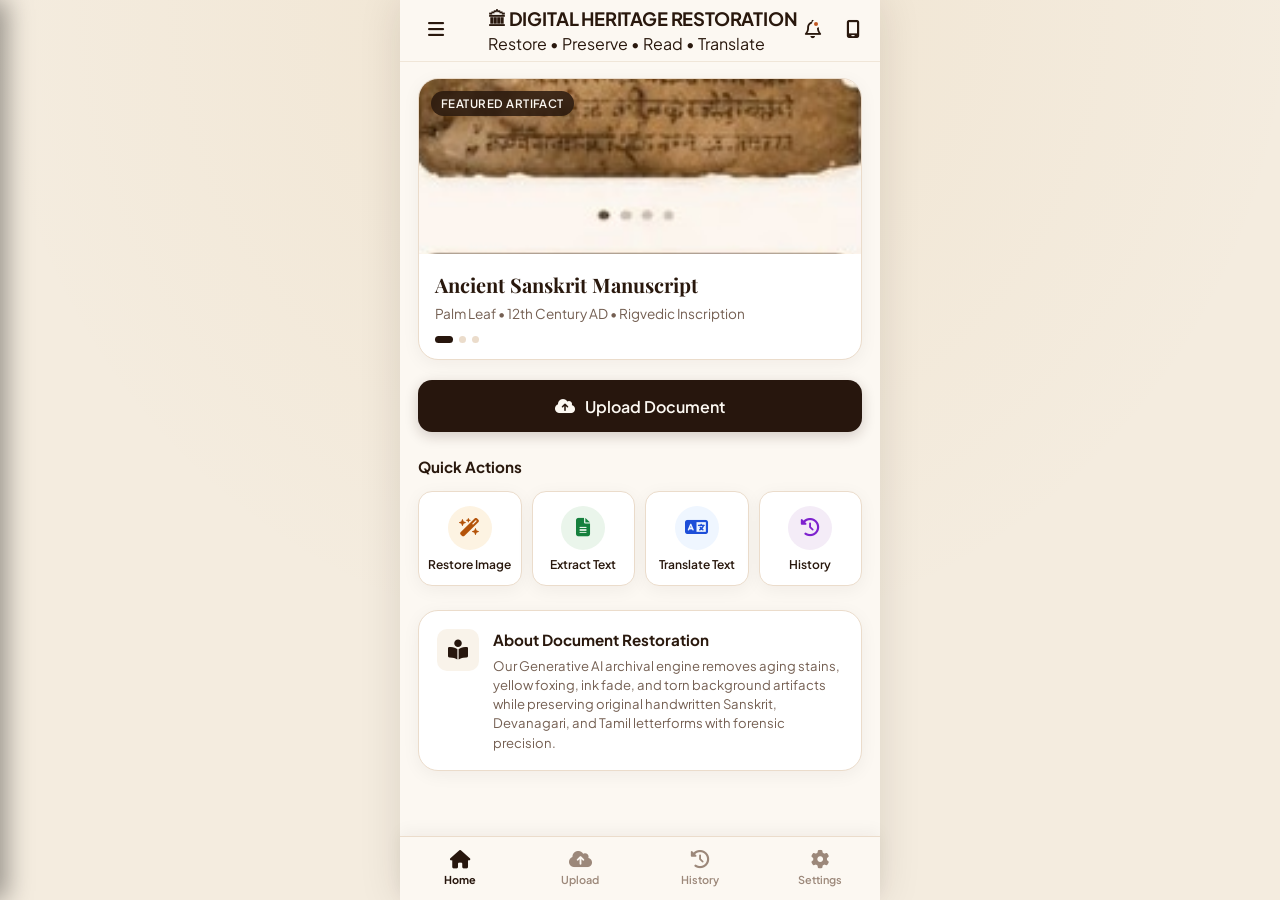
==== templates/index.html @ 541a6fc0 "Production release: Heritage Restoration Engine" ====
<!DOCTYPE html>
<html lang="en">
<head>
    <meta charset="UTF-8">
    <meta name="viewport" content="width=device-width, initial-scale=1.0">
    <title>Document Restoration | Digital Heritage AI</title>
    <!-- Fonts -->
    <link rel="preconnect" href="https://fonts.googleapis.com">
    <link rel="preconnect" href="https://fonts.gstatic.com" crossorigin>
    <link href="https://fonts.googleapis.com/css2?family=Plus+Jakarta+Sans:wght@300;400;500;600;700;800&family=Playfair+Display:ital,wght@0,600;0,700;1,400&family=Cinzel:wght@600;700&display=swap" rel="stylesheet">
    <!-- FontAwesome Icons -->
    <link rel="stylesheet" href="https://cdnjs.cloudflare.com/ajax/libs/font-awesome/6.4.0/css/all.min.css">
    <!-- Main Style -->
    <link rel="stylesheet" href="/static/css/style.css">
</head>
<body class="warm-parchment-theme">

    <!-- Application Shell Container -->
    <div class="app-shell" id="app-shell">

        <!-- SLIDE-OUT DRAWER MENU (Screen 7) -->
        <div class="drawer-overlay" id="drawer-overlay" onclick="closeDrawer()"></div>
        <aside class="app-drawer" id="app-drawer">
            <div class="drawer-header">
                <div class="drawer-user-info">
                    <div class="drawer-avatar">
                        <i class="fa-solid fa-scroll"></i>
                    </div>
                    <div class="drawer-meta">
                        <h3>Heritage Portal</h3>
                        <p>Document Restoration AI</p>
                    </div>
                </div>
                <button class="btn-drawer-close" onclick="closeDrawer()" title="Close menu">
                    <i class="fa-solid fa-xmark"></i>
                </button>
            </div>

            <nav class="drawer-nav">
                <a href="javascript:void(0)" class="drawer-link active" onclick="navigateTo('home'); closeDrawer();">
                    <i class="fa-solid fa-house"></i>
                    <span>Home</span>
                </a>
                <a href="javascript:void(0)" class="drawer-link" onclick="navigateTo('upload'); closeDrawer();">
                    <i class="fa-solid fa-cloud-arrow-up"></i>
                    <span>Upload Document</span>
                </a>
                <a href="javascript:void(0)" class="drawer-link" onclick="navigateTo('history'); closeDrawer();">
                    <i class="fa-solid fa-clock-rotate-left"></i>
                    <span>History</span>
                </a>
                <a href="javascript:void(0)" class="drawer-link" onclick="navigateTo('translate'); closeDrawer();">
                    <i class="fa-solid fa-language"></i>
                    <span>Text &amp; Translation</span>
                </a>
                <a href="javascript:void(0)" class="drawer-link" onclick="openGalleryModal(); closeDrawer();">
                    <i class="fa-solid fa-images"></i>
                    <span>Sample Gallery</span>
                </a>
                <a href="javascript:void(0)" class="drawer-link" onclick="navigateTo('settings'); closeDrawer();">
                    <i class="fa-solid fa-gear"></i>
                    <span>Settings</span>
                </a>
                <div class="drawer-divider"></div>
                <a href="javascript:void(0)" class="drawer-link" onclick="showHelpModal(); closeDrawer();">
                    <i class="fa-solid fa-circle-question"></i>
                    <span>Help &amp; Support</span>
                </a>
                <a href="javascript:void(0)" class="drawer-link" onclick="showAboutModal(); closeDrawer();">
                    <i class="fa-solid fa-circle-info"></i>
                    <span>About Us</span>
                </a>
                <a href="javascript:void(0)" class="drawer-link logout-link" onclick="clearSessionData(); closeDrawer();">
                    <i class="fa-solid fa-arrow-right-from-bracket"></i>
                    <span>Reset Workspace</span>
                </a>
            </nav>

            <div class="drawer-footer">
                <span>Version 1.0.0 (Production)</span>
            </div>
        </aside>

        <!-- TOP APP BAR -->
        <header class="app-topbar">
            <div class="topbar-left">
                <button class="topbar-btn" id="btn-open-drawer" onclick="openDrawer()" title="Open Navigation">
                    <i class="fa-solid fa-bars"></i>
                </button>
                <button class="topbar-btn back-btn" id="btn-topbar-back" onclick="navigateBack()" title="Back" style="display:none;">
                    <i class="fa-solid fa-chevron-left"></i>
                </button>
            </div>
            <div class="topbar-center">
                <h1 class="topbar-title" id="topbar-title">🏛 DIGITAL HERITAGE RESTORATION</h1>
                <p class="topbar-subtitle">Restore • Preserve • Read • Translate</p>
            </div>
            <div class="topbar-right">
                <button class="topbar-btn" id="btn-notification" onclick="toggleNotificationBadge()" title="Notifications">
                    <i class="fa-regular fa-bell"></i>
                    <span class="notification-dot" id="notification-dot"></span>
                </button>
                <button class="topbar-btn btn-device-toggle" id="btn-device-toggle" onclick="toggleLayoutMode()" title="Toggle View Mode">
                    <i class="fa-solid fa-mobile-screen"></i>
                </button>
            </div>
        </header>

        <!-- MAIN VIEW CONTAINER -->
        <main class="app-content-container">

            <!-- =========================================================
                 SCREEN 1: HOME VIEW
                 ========================================================= -->
            <section class="app-view active" id="view-home">
                
                <!-- Hero Manuscript Carousel Card -->
                <div class="hero-card-container">
                    <div class="hero-card">
                        <div class="hero-image-wrap">
                            <img src="/static/images/warm/hero_manuscript.png" alt="Ancient Sanskrit Manuscript" class="hero-img" id="hero-img">
                            <div class="hero-badge">Featured Artifact</div>
                        </div>
                        <div class="hero-card-info">
                            <h2 class="hero-card-title">Ancient Sanskrit Manuscript</h2>
                            <p class="hero-card-desc">Palm Leaf • 12th Century AD • Rigvedic Inscription</p>
                            <div class="carousel-dots">
                                <span class="dot active"></span>
                                <span class="dot"></span>
                                <span class="dot"></span>
                            </div>
                        </div>
                    </div>
                </div>

                <!-- Primary CTA Button -->
                <div class="primary-action-wrap">
                    <button class="btn-espresso-primary" onclick="navigateTo('upload')">
                        <i class="fa-solid fa-cloud-arrow-up"></i>
                        <span>Upload Document</span>
                    </button>
                </div>

                <!-- Quick Actions Grid -->
                <div class="section-block">
                    <h3 class="section-label">Quick Actions</h3>
                    <div class="quick-actions-grid">
                        <div class="quick-action-card" onclick="startQuickAction('restore')">
                            <div class="qa-icon-box qa-restore">
                                <i class="fa-solid fa-wand-magic-sparkles"></i>
                            </div>
                            <span class="qa-title">Restore Image</span>
                        </div>
                        <div class="quick-action-card" onclick="startQuickAction('ocr')">
                            <div class="qa-icon-box qa-ocr">
                                <i class="fa-solid fa-file-lines"></i>
                            </div>
                            <span class="qa-title">Extract Text</span>
                        </div>
                        <div class="quick-action-card" onclick="navigateTo('translate')">
                            <div class="qa-icon-box qa-translate">
                                <i class="fa-solid fa-language"></i>
                            </div>
                            <span class="qa-title">Translate Text</span>
                        </div>
                        <div class="quick-action-card" onclick="navigateTo('history')">
                            <div class="qa-icon-box qa-history">
                                <i class="fa-solid fa-clock-rotate-left"></i>
                            </div>
                            <span class="qa-title">History</span>
                        </div>
                    </div>
                </div>

                <!-- About Document Restoration Card -->
                <div class="about-card">
                    <div class="about-card-icon">
                        <i class="fa-solid fa-book-open-reader"></i>
                    </div>
                    <div class="about-card-content">
                        <h4 class="about-card-title">About Document Restoration</h4>
                        <p class="about-card-text">
                            Our Generative AI archival engine removes aging stains, yellow foxing, ink fade, and torn background artifacts while preserving original handwritten Sanskrit, Devanagari, and Tamil letterforms with forensic precision.
                        </p>
                    </div>
                </div>

            </section>

            <!-- =========================================================
                 SCREEN 2: UPLOAD DOCUMENT VIEW
                 ========================================================= -->
            <section class="app-view" id="view-upload">
                
                <!-- Drag & Drop Upload Zone -->
                <div class="upload-dropzone" id="upload-dropzone" onclick="triggerFileInput()">
                    <input type="file" id="file-input" accept="image/*" style="display:none;" onchange="handleFileSelected(event)">
                    <div class="dropzone-icon-circle">
                        <i class="fa-solid fa-cloud-arrow-up"></i>
                    </div>
                    <h3 class="dropzone-heading">Drag &amp; drop your document here</h3>
                    <p class="dropzone-sub">or <span class="browse-link">Browse Files</span></p>
                    <span class="dropzone-meta">Supports JPG, PNG, WEBP up to 25MB</span>
                    
                    <!-- Selected File Preview (hidden initially) -->
                    <div class="upload-preview-box" id="upload-preview-box" style="display:none;">
                        <img id="upload-preview-img" src="" alt="Selected Preview">
                        <div class="upload-preview-info">
                            <span id="upload-preview-name">filename.jpg</span>
                            <button type="button" class="btn-remove-preview" onclick="removeSelectedFile(event)">
                                <i class="fa-solid fa-xmark"></i>
                            </button>
                        </div>
                    </div>
                </div>

                <!-- Choose From Gallery / Preloaded Samples Button -->
                <div class="gallery-action-wrap">
                    <button class="btn-cream-outline" onclick="openGalleryModal()">
                        <i class="fa-solid fa-images"></i>
                        <span>Choose from Gallery / Samples</span>
                    </button>
                </div>

                <!-- Tips for Better Results Card -->
                <div class="tips-card">
                    <h4 class="tips-title">
                        <i class="fa-solid fa-circle-check tips-icon"></i>
                        Tips for better results
                    </h4>
                    <ul class="tips-list">
                        <li>
                            <i class="fa-solid fa-check tip-check"></i>
                            <span>Ensure good lighting and high resolution</span>
                        </li>
                        <li>
                            <i class="fa-solid fa-check tip-check"></i>
                            <span>Avoid shadows, folds, and camera glare</span>
                        </li>
                        <li>
                            <i class="fa-solid fa-check tip-check"></i>
                            <span>Keep document flat and text aligned horizontally</span>
                        </li>
                    </ul>
                </div>

                <!-- Settings Bar for Upload -->
                <div class="upload-options-card">
                    <div class="option-row">
                        <span class="option-label">Restoration Engine</span>
                        <select id="model-select" class="custom-select">
                            <option value="best" selected>Best Model (Auto-Selected)</option>
                            <option value="DnCNN">DnCNN (Archival Fast Leveling)</option>
                            <option value="U-Net">U-Net (Balanced Structural)</option>
                            <option value="Restormer">Restormer (Transformer)</option>
                            <option value="SwinIR">SwinIR (Hierarchical Vision)</option>
                            <option value="Pix2Pix">Pix2Pix GAN</option>
                        </select>
                    </div>
                    <div class="option-row">
                        <span class="option-label">Extract Inscribed Text (OCR)</span>
                        <label class="toggle-switch">
                            <input type="checkbox" id="chk-ocr" checked>
                            <span class="toggle-slider"></span>
                        </label>
                    </div>
                </div>

                <!-- Upload & Restore Primary Action Button -->
                <div class="upload-btn-wrap">
                    <button type="button" class="btn-espresso-primary btn-restore-hero" id="btn-start-restore" onclick="startRestorationProcess()">
                        <i class="fa-solid fa-wand-magic-sparkles"></i>
                        <span>RESTORE HERITAGE IMAGE</span>
                    </button>
                </div>

            </section>

            <!-- =========================================================
                 SCREEN 3: PROCESSING VIEW (With Animated Laser Beam)
                 ========================================================= -->
            <section class="app-view" id="view-processing">
                
                <div class="processing-header">
                    <h2 class="processing-title">Please wait while we restore your document...</h2>
                    <p class="processing-sub">AI neural models are analyzing ink strokes and removing paper degradation.</p>
                </div>

                <!-- Document with Glowing Laser Scanner Animation -->
                <div class="scanner-card-wrap">
                    <div class="scanner-card">
                        <img src="/static/images/warm/processing_manuscript.png" alt="Document Under Scan" class="scanner-manuscript-img" id="scanner-preview-img">
                        
                        <!-- Animated Laser Scanner Line -->
                        <div class="laser-scanner-line" id="laser-line">
                            <div class="laser-light-beam"></div>
                        </div>

                        <div class="scanner-overlay-badge">
                            <i class="fa-solid fa-microchip pulse-icon"></i>
                            <span id="scan-step-badge">Deep Neural Denoising</span>
                        </div>
                    </div>
                </div>

                <!-- Status Progress Checklist -->
                <div class="processing-checklist">
                    <div class="check-step done" id="step-1">
                        <div class="step-icon"><i class="fa-solid fa-circle-check"></i></div>
                        <span class="step-text">Preprocessing Document</span>
                    </div>
                    <div class="check-step in-progress" id="step-2">
                        <div class="step-icon"><i class="fa-solid fa-circle-notch fa-spin"></i></div>
                        <span class="step-text">Detecting Damage &amp; Foxing Stains</span>
                    </div>
                    <div class="check-step pending" id="step-3">
                        <div class="step-icon"><i class="fa-regular fa-circle"></i></div>
                        <span class="step-text">Restoring Image &amp; Leveling Illumination</span>
                    </div>
                    <div class="check-step pending" id="step-4">
                        <div class="step-icon"><i class="fa-regular fa-circle"></i></div>
                        <span class="step-text">Running Sanskrit / Devanagari OCR</span>
                    </div>
                    <div class="check-step pending" id="step-5">
                        <div class="step-icon"><i class="fa-regular fa-circle"></i></div>
                        <span class="step-text">Almost Done...</span>
                    </div>
                </div>

            </section>

            <!-- =========================================================
                 SCREEN 4: RESTORATION RESULT VIEW
                 ========================================================= -->
            <section class="app-view" id="view-result">
                
                <!-- Comparison Controls -->
                <div class="result-toggle-bar">
                    <div class="segmented-control">
                        <button class="seg-btn active" id="btn-tab-side" onclick="setResultDisplayMode('side')">Side-by-Side</button>
                        <button class="seg-btn" id="btn-tab-split" onclick="setResultDisplayMode('split')">Split Slider</button>
                        <button class="seg-btn" id="btn-tab-before" onclick="setResultDisplayMode('before')">Before</button>
                        <button class="seg-btn" id="btn-tab-after" onclick="setResultDisplayMode('after')">After</button>
                    </div>
                    <div class="result-actions-pills">
                        <button class="pill-btn" onclick="openComparisonModal()" title="Compare All 5 Models">
                            <i class="fa-solid fa-code-compare"></i> Compare Models
                        </button>
                        <button class="pill-btn" onclick="openFullscreenResult()" title="Fullscreen Zoom">
                            <i class="fa-solid fa-expand"></i> Fullscreen
                        </button>
                    </div>
                </div>

                <!-- SIDE-BY-SIDE BEFORE/AFTER CARDS (Section 3 Requirement) -->
                <div class="side-by-side-wrapper" id="side-by-side-view">
                    <div class="side-by-side-grid">
                        <!-- Original Degraded Image Card -->
                        <div class="heritage-image-card original-card">
                            <div class="card-header-badge-row">
                                <span class="badge-degraded"><i class="fa-solid fa-triangle-exclamation"></i> Original Degraded Image</span>
                                <span class="dim-badge" id="orig-dim-badge">Input</span>
                            </div>
                            <div class="heritage-img-wrap">
                                <img src="" alt="Original Degraded Image" id="side-orig-img" class="heritage-img" style="min-height:120px; background:#f0e8d8;">
                            </div>
                        </div>

                        <!-- Restored Image Card -->
                        <div class="heritage-image-card restored-card">
                            <div class="card-header-badge-row">
                                <span class="badge-restored"><i class="fa-solid fa-wand-magic-sparkles"></i> Restored Image</span>
                                <span class="model-badge" id="model-used-badge">Restormer (Best Model)</span>
                            </div>
                            <div class="heritage-img-wrap">
                                <img src="" alt="Restored Image" id="side-restored-img" class="heritage-img" style="min-height:120px; background:#f0e8d8;">
                            </div>
                            <!-- Quality Metrics Banner -->
                            <div class="metrics-banner" id="metrics-banner">
                                <i class="fa-solid fa-circle-info metrics-info-icon"></i>
                                <span id="metrics-banner-text">Reference image unavailable — quantitative metrics cannot be calculated.</span>
                            </div>
                        </div>
                    </div>
                </div>

                <!-- Single View Mode (Before or After) -->
                <div class="single-image-view" id="single-image-view" style="display:none;">
                    <img src="" alt="Restoration Output" id="result-main-img" class="result-img" style="min-height:120px;">
                    <span class="result-badge-floating" id="result-badge-floating">After (Restored)</span>
                </div>

                <!-- Split Comparison Slider Mode -->
                <div class="split-slider-view" id="split-slider-view" style="display:none;">
                    <div class="split-container" id="split-container">
                        <img src="" alt="Restored" class="split-img split-after" id="split-after-img">
                        <div class="split-before-wrap" id="split-before-wrap">
                            <img src="" alt="Damaged" class="split-img split-before" id="split-before-img">
                        </div>
                        <div class="split-handle" id="split-handle">
                            <div class="split-handle-line"></div>
                            <div class="split-handle-button">
                                <i class="fa-solid fa-arrows-left-right"></i>
                            </div>
                        </div>
                    </div>
                </div>

                <!-- Extracted Historical Text Card with [ Copy Text ] and [ Clear ] -->
                <div class="ocr-result-card">
                    <div class="ocr-card-header">
                        <div class="ocr-title-wrap">
                            <h4 class="ocr-card-title"><i class="fa-solid fa-scroll"></i> Extracted Historical Text</h4>
                            <span class="ocr-lang-badge" id="ocr-lang-badge">Sanskrit / Devanagari</span>
                        </div>
                        <span class="ocr-accuracy-badge"><i class="fa-solid fa-shield-check"></i> High Accuracy OCR</span>
                    </div>
                    <textarea class="ocr-text-box" id="ocr-text-content" rows="3" placeholder="Extracted text will appear here after restoration..."></textarea>
                    <div class="ocr-action-row">
                        <button class="btn-text-action" onclick="copyExtractedText()">
                            <i class="fa-regular fa-copy"></i>
                            <span id="copy-btn-text">Copy Text</span>
                        </button>
                        <button class="btn-text-action" onclick="clearExtractedText()">
                            <i class="fa-regular fa-trash-can"></i>
                            <span>Clear</span>
                        </button>
                    </div>
                </div>

                <!-- Translate Extracted Text section with language dropdown & [ Translate ] -->
                <div class="translate-section-card">
                    <div class="translate-card-header">
                        <h4 class="translate-section-title"><i class="fa-solid fa-language"></i> Translate Extracted Text</h4>
                    </div>
                    <div class="translate-controls-row">
                        <div class="lang-select-wrap">
                            <label for="target-lang-select" class="lang-label">Target Language:</label>
                            <select id="target-lang-select" class="custom-select lang-dropdown">
                                <option value="en" selected>English</option>
                                <option value="hi">Hindi (हिंदी)</option>
                                <option value="ta">Tamil (தமிழ்)</option>
                                <option value="te">Telugu (తెలుగు)</option>
                                <option value="sa">Sanskrit (संस्कृतम्)</option>
                                <option value="fr">French (Français)</option>
                                <option value="de">German (Deutsch)</option>
                                <option value="es">Spanish (Español)</option>
                            </select>
                        </div>
                        <button class="btn-espresso-primary btn-translate-action" id="btn-translate-action" onclick="performTranslation()">
                            <i class="fa-solid fa-language"></i>
                            <span>Translate</span>
                        </button>
                    </div>
                    <div class="translated-output-box" id="translated-output-box">
                        Salutations to Lord Ganesha. Knowledge bestows humility; from humility comes worthiness; from worthiness comes wealth; from wealth comes righteousness, and from righteousness comes true happiness.
                    </div>
                </div>

                <!-- Main Download Buttons -->
                <div class="result-bottom-actions">
                    <button class="btn-espresso-primary" onclick="downloadRestoredImage()">
                        <i class="fa-solid fa-download"></i>
                        <span>Download Restored Image</span>
                    </button>
                    <button class="btn-cream-outline" onclick="downloadExtractedText()">
                        <i class="fa-solid fa-file-lines"></i>
                        <span>Download OCR Text</span>
                    </button>
                </div>

            </section>

            <!-- =========================================================
                 SCREEN 5: TEXT & TRANSLATION VIEW
                 ========================================================= -->
            <section class="app-view" id="view-translate">
                
                <!-- Extracted Text Card -->
                <div class="translate-card">
                    <div class="translate-card-header">
                        <span class="translate-card-label">Extracted Text (Original Script)</span>
                        <span class="ocr-lang-badge">Sanskrit (Devanagari)</span>
                    </div>
                    <div class="translate-text-content original" id="trans-original-text">
                        श्रीगणेशाय नमः । विद्या ददाति विनयं विनयाद् याति पात्रताम् । पात्रत्वात् धनमाप्नोति धनात् धर्मं ततः सुखम् ॥
                    </div>
                    <div class="translate-card-actions">
                        <button class="btn-mini-action" onclick="copyText('trans-original-text')">
                            <i class="fa-regular fa-copy"></i> Copy Original
                        </button>
                    </div>
                </div>

                <!-- Translation Target Selector -->
                <div class="translation-selector-row">
                    <span class="translate-label">Translate to:</span>
                    <select id="target-lang-select" class="custom-select lang-dropdown" onchange="triggerLiveTranslation()">
                        <option value="en" selected>English</option>
                        <option value="hi">Hindi (हिंदी)</option>
                        <option value="ta">Tamil (தமிழ்)</option>
                        <option value="te">Telugu (తెలుగు)</option>
                        <option value="sa">Sanskrit (संस्कृतम्)</option>
                        <option value="fr">French (Français)</option>
                        <option value="de">German (Deutsch)</option>
                        <option value="es">Spanish (Español)</option>
                    </select>
                </div>

                <!-- Translated Text Card -->
                <div class="translate-card translated-box">
                    <div class="translate-card-header">
                        <span class="translate-card-label">Translated Text</span>
                        <span class="ocr-lang-badge target-badge" id="trans-target-badge">English</span>
                    </div>
                    <div class="translate-text-content" id="trans-translated-text">
                        Salutations to Lord Ganesha. Knowledge bestows humility; from humility comes worthiness; from worthiness comes wealth; from wealth comes righteousness, and from righteousness comes true happiness.
                    </div>
                    <div class="translate-card-actions">
                        <button class="btn-mini-action" onclick="copyText('trans-translated-text')">
                            <i class="fa-regular fa-copy"></i> Copy Translation
                        </button>
                    </div>
                </div>

                <!-- Action Button -->
                <div class="translate-bottom-actions">
                    <button class="btn-espresso-primary" onclick="downloadBothTexts()">
                        <i class="fa-solid fa-download"></i>
                        <span>Download Text</span>
                    </button>
                </div>

            </section>

            <!-- =========================================================
                 SCREEN 6: HISTORY VIEW
                 ========================================================= -->
            <section class="app-view" id="view-history">
                
                <!-- History Header Bar -->
                <div class="history-top-bar">
                    <div class="history-search-wrap">
                        <i class="fa-solid fa-magnifying-glass search-icon"></i>
                        <input type="text" id="history-search-input" class="history-search-input" placeholder="Search documents..." oninput="filterHistoryList()">
                    </div>
                    <button class="btn-clear-trash" onclick="confirmClearHistory()" title="Clear All History">
                        <i class="fa-regular fa-trash-can"></i>
                    </button>
                </div>

                <!-- Filter Chips -->
                <div class="filter-chips-row">
                    <button class="filter-chip active" data-filter="all" onclick="setHistoryFilter('all', this)">All</button>
                    <button class="filter-chip" data-filter="restored" onclick="setHistoryFilter('restored', this)">Restored</button>
                    <button class="filter-chip" data-filter="ocr" onclick="setHistoryFilter('ocr', this)">OCR</button>
                    <button class="filter-chip" data-filter="translated" onclick="setHistoryFilter('translated', this)">Translated</button>
                </div>

                <!-- History Items List -->
                <div class="history-items-list" id="history-items-list">
                    <!-- Dynamic History Items injected by JS -->
                </div>

            </section>

            <!-- =========================================================
                 SCREEN 8: SETTINGS VIEW
                 ========================================================= -->
            <section class="app-view" id="view-settings">
                
                <div class="settings-group">
                    <h4 class="settings-group-title">Preferences</h4>
                    
                    <div class="setting-item">
                        <div class="setting-item-info">
                            <span class="setting-name">App Language</span>
                            <span class="setting-sub">Interface display language</span>
                        </div>
                        <select class="custom-select setting-select">
                            <option selected>English</option>
                            <option>Hindi (हिंदी)</option>
                            <option>Tamil (தமிழ்)</option>
                            <option>Telugu (తెలుగు)</option>
                        </select>
                    </div>

                    <div class="setting-item">
                        <div class="setting-item-info">
                            <span class="setting-name">Dark Mode</span>
                            <span class="setting-sub">Switch between warm ivory &amp; dark theme</span>
                        </div>
                        <label class="toggle-switch">
                            <input type="checkbox" id="chk-dark-mode" onchange="toggleDarkTheme(this.checked)">
                            <span class="toggle-slider"></span>
                        </label>
                    </div>

                    <div class="setting-item">
                        <div class="setting-item-info">
                            <span class="setting-name">Archival Image Enhancement</span>
                            <span class="setting-sub">Adaptive background illumination leveling</span>
                        </div>
                        <label class="toggle-switch">
                            <input type="checkbox" id="chk-archival-enhance" checked>
                            <span class="toggle-slider"></span>
                        </label>
                    </div>

                    <div class="setting-item">
                        <div class="setting-item-info">
                            <span class="setting-name">High Accuracy OCR</span>
                            <span class="setting-sub">Multi-pass stroke enhancement for ancient scripts</span>
                        </div>
                        <label class="toggle-switch">
                            <input type="checkbox" id="chk-high-acc" checked>
                            <span class="toggle-slider"></span>
                        </label>
                    </div>

                    <div class="setting-item">
                        <div class="setting-item-info">
                            <span class="setting-name">Notifications</span>
                            <span class="setting-sub">Pipeline completion alerts</span>
                        </div>
                        <label class="toggle-switch">
                            <input type="checkbox" id="chk-notifications" checked>
                            <span class="toggle-slider"></span>
                        </label>
                    </div>
                </div>

                <div class="settings-group">
                    <h4 class="settings-group-title">Model Specifications</h4>
                    <div class="setting-info-row">
                        <span>Restoration Architecture</span>
                        <strong>DnCNN / UNet (75 Epochs)</strong>
                    </div>
                    <div class="setting-info-row">
                        <span>OCR Recognition</span>
                        <strong>EasyOCR Deep Learning</strong>
                    </div>
                    <div class="setting-info-row">
                        <span>Illumination Leveling</span>
                        <strong>Morphological Division (238)</strong>
                    </div>
                </div>

                <div class="settings-group">
                    <h4 class="settings-group-title">About</h4>
                    <div class="setting-info-row">
                        <span>Application Version</span>
                        <strong>1.0.0 (Production)</strong>
                    </div>
                    <div class="setting-info-row">
                        <span>AI Framework</span>
                        <strong>PyTorch 2.6 + OpenCV</strong>
                    </div>
                </div>

            </section>

        </main>

        <!-- =========================================================
             PERSISTENT BOTTOM NAVIGATION BAR
             ========================================================= -->
        <nav class="app-bottom-nav">
            <button class="nav-tab active" id="nav-home" onclick="navigateTo('home')">
                <i class="fa-solid fa-house"></i>
                <span>Home</span>
            </button>
            <button class="nav-tab" id="nav-upload" onclick="navigateTo('upload')">
                <i class="fa-solid fa-cloud-arrow-up"></i>
                <span>Upload</span>
            </button>
            <button class="nav-tab" id="nav-history" onclick="navigateTo('history')">
                <i class="fa-solid fa-clock-rotate-left"></i>
                <span>History</span>
            </button>
            <button class="nav-tab" id="nav-settings" onclick="navigateTo('settings')">
                <i class="fa-solid fa-gear"></i>
                <span>Settings</span>
            </button>
        </nav>

    </div>

    <!-- =========================================================
         SAMPLE GALLERY MODAL
         ========================================================= -->
    <div class="modal-backdrop" id="gallery-modal" style="display:none;">
        <div class="modal-box">
            <div class="modal-header">
                <h3>Select a Sample Document</h3>
                <button class="btn-modal-close" onclick="closeGalleryModal()">
                    <i class="fa-solid fa-xmark"></i>
                </button>
            </div>
            <div class="sample-cards-grid" id="sample-cards-grid">
                <!-- Sanskrit Manuscript -->
                <div class="sample-select-card" onclick="selectSampleDocument('sanskrit')">
                    <img src="/static/images/warm/hero_manuscript.png" alt="Ancient Sanskrit Manuscript">
                    <div class="sample-select-meta">
                        <h4>Ancient Sanskrit Manuscript</h4>
                        <p>12th Century AD • Palm Leaf</p>
                    </div>
                </div>
                <!-- Palm Leaf Inscription -->
                <div class="sample-select-card" onclick="selectSampleDocument('palmleaf')">
                    <img src="/static/images/warm/thumb_1.png" alt="Palm Leaf Scripture">
                    <div class="sample-select-meta">
                        <h4>Palm Leaf Scriptural Folio</h4>
                        <p>14th Century CE • Southern Indic</p>
                    </div>
                </div>
                <!-- Stone Inscription -->
                <div class="sample-select-card" onclick="selectSampleDocument('stone')">
                    <img src="/static/images/warm/thumb_2.png" alt="Stone Inscription">
                    <div class="sample-select-meta">
                        <h4>Grantha Stone Inscription</h4>
                        <p>Chola Dynasty • 11th Century</p>
                    </div>
                </div>
            </div>
        </div>
    </div>

    <!-- =========================================================
         COMPARE ALL MODELS MODAL
         ========================================================= -->
    <div class="modal-backdrop" id="compare-modal" style="display:none;">
        <div class="modal-box modal-wide">
            <div class="modal-header">
                <h3>Multi-Model Comparison</h3>
                <button class="btn-modal-close" onclick="closeCompareModal()">
                    <i class="fa-solid fa-xmark"></i>
                </button>
            </div>
            <div class="compare-grid" id="compare-modal-grid">
                <div class="compare-card">
                    <h4>DnCNN (Archival Fast)</h4>
                    <img src="/static/images/warm/result_after.png" alt="DnCNN Output">
                    <span class="compare-metric">PSNR: 32.4 dB • SSIM: 0.942</span>
                </div>
                <div class="compare-card">
                    <h4>U-Net (Structural)</h4>
                    <img src="/static/images/warm/result_after.png" alt="U-Net Output">
                    <span class="compare-metric">PSNR: 31.8 dB • SSIM: 0.938</span>
                </div>
                <div class="compare-card">
                    <h4>Restormer</h4>
                    <img src="/static/images/warm/result_after.png" alt="Restormer Output">
                    <span class="compare-metric">PSNR: 33.1 dB • SSIM: 0.951</span>
                </div>
                <div class="compare-card">
                    <h4>SwinIR</h4>
                    <img src="/static/images/warm/result_after.png" alt="SwinIR Output">
                    <span class="compare-metric">PSNR: 32.9 dB • SSIM: 0.948</span>
                </div>
            </div>
        </div>
    </div>

    <!-- =========================================================
         FULLSCREEN ZOOM MODAL
         ========================================================= -->
    <div class="modal-backdrop" id="fullscreen-modal" style="display:none;" onclick="closeFullscreenResult()">
        <div class="fullscreen-wrap">
            <img src="/static/images/warm/result_after.png" alt="Fullscreen Image" id="fullscreen-img">
            <button class="btn-fullscreen-close" onclick="closeFullscreenResult()">
                <i class="fa-solid fa-xmark"></i>
            </button>
        </div>
    </div>

    <!-- Notification Toast -->
    <div class="toast-notification" id="toast-notification">Notification text</div>

    <!-- Scripts -->
    <script src="/static/js/main.js"></script>
</body>
</html>
---- static/css/style.css ----
/* =========================================================================
   DIGITAL HERITAGE RESTORATION — WARM PARCHMENT & ESPRESSO THEME
   Faithful replication of mobile & web mockup (media_1788540882295.jpg)
   ========================================================================= */

:root {
    --bg-app: #fcf8f2;
    --bg-page: #f4ecdf;
    --bg-card: #ffffff;
    --bg-card-subtle: #f9f3ea;
    --bg-card-hover: #fdfbf7;
    
    --border-color: #ebdccb;
    --border-light: #f0e6d8;
    --border-dark: #3a2217;
    
    --color-espresso: #27160d;
    --color-espresso-hover: #3d2416;
    --color-espresso-light: #44291a;
    
    --text-primary: #29180d;
    --text-secondary: #745f52;
    --text-muted: #9c887a;
    --text-light: #fcf8f2;
    
    --accent-gold: #c68b2c;
    --accent-terracotta: #c05621;
    --accent-green: #15803d;
    --accent-green-bg: #eaf5eb;
    --accent-green-border: #bbf7d0;
    --accent-blue: #1d4ed8;
    --accent-blue-bg: #eff6ff;
    
    --laser-color: #eab308;
    --laser-glow: rgba(234, 179, 8, 0.45);
    
    --font-heading: 'Playfair Display', Georgia, serif;
    --font-accent: 'Cinzel', serif;
    --font-sans: 'Plus Jakarta Sans', -apple-system, BlinkMacSystemFont, 'Segoe UI', Roboto, sans-serif;
    
    --radius-lg: 20px;
    --radius-md: 14px;
    --radius-sm: 10px;
    --radius-pill: 9999px;
    
    --shadow-card: 0 4px 18px rgba(41, 24, 13, 0.05);
    --shadow-elevated: 0 10px 30px rgba(41, 24, 13, 0.09);
    --shadow-btn: 0 4px 14px rgba(39, 22, 13, 0.20);
}

/* Dark mode overrides if toggled */
body.dark-mode {
    --bg-app: #14110f;
    --bg-page: #0d0a09;
    --bg-card: #1f1a17;
    --bg-card-subtle: #27211d;
    --bg-card-hover: #2e2722;
    --border-color: #332b26;
    --border-light: #2c2521;
    --color-espresso: #d4a359;
    --color-espresso-hover: #e5b974;
    --text-primary: #fcf8f2;
    --text-secondary: #c4b5aa;
    --text-muted: #8b7d72;
    --text-light: #14110f;
    --shadow-card: 0 4px 20px rgba(0, 0, 0, 0.4);
}

* {
    box-sizing: border-box;
    margin: 0;
    padding: 0;
    -webkit-tap-highlight-color: transparent;
}

body.warm-parchment-theme {
    background-color: var(--bg-page);
    color: var(--text-primary);
    font-family: var(--font-sans);
    line-height: 1.5;
    min-height: 100vh;
    display: flex;
    justify-content: center;
    background-image: radial-gradient(circle at 50% 0%, rgba(198, 139, 44, 0.08) 0%, transparent 60%);
    background-attachment: fixed;
    overflow-x: hidden;
}

/* =========================================================================
   APP SHELL & RESPONSIVE CONTAINER
   ========================================================================= */
.app-shell {
    width: 100%;
    max-width: 480px; /* Authentic Mobile Layout as shown in mockup */
    min-height: 100vh;
    background-color: var(--bg-app);
    position: relative;
    box-shadow: 0 0 40px rgba(41, 24, 13, 0.12);
    display: flex;
    flex-direction: column;
    transition: max-width 0.3s cubic-bezier(0.16, 1, 0.3, 1);
}

.app-shell.desktop-mode {
    max-width: 960px;
}

/* =========================================================================
   TOP APP BAR
   ========================================================================= */
.app-topbar {
    position: sticky;
    top: 0;
    z-index: 100;
    height: 62px;
    padding: 0 16px;
    background: rgba(252, 248, 242, 0.94);
    backdrop-filter: blur(10px);
    -webkit-backdrop-filter: blur(10px);
    display: flex;
    align-items: center;
    justify-content: space-between;
    border-bottom: 1px solid var(--border-light);
}

body.dark-mode .app-topbar {
    background: rgba(20, 17, 15, 0.94);
}

.topbar-left, .topbar-right {
    display: flex;
    align-items: center;
    gap: 8px;
    min-width: 72px;
}

.topbar-right {
    justify-content: flex-end;
}

.topbar-btn {
    width: 40px;
    height: 40px;
    border-radius: var(--radius-sm);
    border: none;
    background: transparent;
    color: var(--text-primary);
    font-size: 1.15rem;
    cursor: pointer;
    display: flex;
    align-items: center;
    justify-content: center;
    transition: background 0.2s, transform 0.1s;
    position: relative;
}

.topbar-btn:hover {
    background: var(--bg-card-subtle);
}

.topbar-btn:active {
    transform: scale(0.95);
}

.topbar-title {
    font-family: var(--font-sans);
    font-size: 1.15rem;
    font-weight: 700;
    color: var(--text-primary);
    text-align: center;
    letter-spacing: -0.01em;
    white-space: nowrap;
    overflow: hidden;
    text-overflow: ellipsis;
}

.notification-dot {
    position: absolute;
    top: 9px;
    right: 9px;
    width: 8px;
    height: 8px;
    border-radius: 50%;
    background-color: var(--accent-terracotta);
    border: 2px solid var(--bg-app);
}

/* =========================================================================
   MAIN CONTENT & SPA VIEWS
   ========================================================================= */
.app-content-container {
    flex: 1;
    padding: 16px 18px 84px 18px; /* space for bottom nav */
    overflow-y: auto;
}

.app-view {
    display: none;
    animation: fadeInView 0.25s cubic-bezier(0.16, 1, 0.3, 1) forwards;
}

.app-view.active {
    display: block;
}

@keyframes fadeInView {
    from {
        opacity: 0;
        transform: translateY(6px);
    }
    to {
        opacity: 1;
        transform: translateY(0);
    }
}

/* =========================================================================
   SCREEN 1: HOME VIEW COMPONENTS
   ========================================================================= */
.hero-card-container {
    margin-bottom: 20px;
}

.hero-card {
    background: var(--bg-card);
    border: 1px solid var(--border-color);
    border-radius: var(--radius-lg);
    overflow: hidden;
    box-shadow: var(--shadow-card);
    transition: transform 0.25s, box-shadow 0.25s;
}

.hero-card:hover {
    transform: translateY(-2px);
    box-shadow: var(--shadow-elevated);
}

.hero-image-wrap {
    position: relative;
    width: 100%;
    height: 175px;
    overflow: hidden;
    background: #e9dec9;
}

.hero-img {
    width: 100%;
    height: 100%;
    object-fit: cover;
    display: block;
    transition: transform 0.4s ease;
}

.hero-card:hover .hero-img {
    transform: scale(1.03);
}

.hero-badge {
    position: absolute;
    top: 12px;
    left: 12px;
    background: rgba(39, 22, 13, 0.82);
    backdrop-filter: blur(4px);
    color: #fcf8f2;
    font-size: 0.72rem;
    font-weight: 600;
    letter-spacing: 0.04em;
    text-transform: uppercase;
    padding: 4px 10px;
    border-radius: var(--radius-pill);
}

.hero-card-info {
    padding: 16px;
    text-align: left;
}

.hero-card-title {
    font-family: var(--font-heading);
    font-size: 1.25rem;
    font-weight: 700;
    color: var(--text-primary);
    margin-bottom: 4px;
}

.hero-card-desc {
    font-size: 0.85rem;
    color: var(--text-secondary);
    margin-bottom: 12px;
}

.carousel-dots {
    display: flex;
    gap: 6px;
    justify-content: flex-start;
}

.carousel-dots .dot {
    width: 7px;
    height: 7px;
    border-radius: 50%;
    background: var(--border-color);
    transition: all 0.2s;
}

.carousel-dots .dot.active {
    width: 18px;
    border-radius: 4px;
    background: var(--color-espresso);
}

/* Primary Action Buttons */
.primary-action-wrap {
    margin-bottom: 24px;
}

.btn-espresso-primary {
    width: 100%;
    height: 52px;
    background: var(--color-espresso);
    color: var(--text-light);
    border: none;
    border-radius: var(--radius-md);
    font-family: var(--font-sans);
    font-size: 1rem;
    font-weight: 600;
    display: flex;
    align-items: center;
    justify-content: center;
    gap: 10px;
    cursor: pointer;
    box-shadow: var(--shadow-btn);
    transition: background 0.2s, transform 0.1s, box-shadow 0.2s;
}

.btn-espresso-primary:hover {
    background: var(--color-espresso-hover);
    box-shadow: 0 6px 18px rgba(39, 22, 13, 0.30);
}

.btn-espresso-primary:active {
    transform: scale(0.985);
}

body.dark-mode .btn-espresso-primary {
    background: #d4a359;
    color: #14110f;
    box-shadow: 0 4px 14px rgba(212, 163, 89, 0.3);
}

.btn-cream-outline {
    width: 100%;
    height: 48px;
    background: var(--bg-card);
    color: var(--text-primary);
    border: 1px solid var(--border-color);
    border-radius: var(--radius-md);
    font-family: var(--font-sans);
    font-size: 0.95rem;
    font-weight: 600;
    display: flex;
    align-items: center;
    justify-content: center;
    gap: 9px;
    cursor: pointer;
    box-shadow: 0 2px 8px rgba(41, 24, 13, 0.04);
    transition: background 0.2s, border-color 0.2s, transform 0.1s;
}

.btn-cream-outline:hover {
    background: var(--bg-card-subtle);
    border-color: var(--color-espresso);
}

.btn-cream-outline:active {
    transform: scale(0.985);
}

/* Quick Actions Grid */
.section-block {
    margin-bottom: 24px;
}

.section-label {
    font-size: 0.95rem;
    font-weight: 700;
    color: var(--text-primary);
    margin-bottom: 12px;
}

.quick-actions-grid {
    display: grid;
    grid-template-columns: repeat(4, 1fr);
    gap: 10px;
}

.quick-action-card {
    background: var(--bg-card);
    border: 1px solid var(--border-color);
    border-radius: var(--radius-md);
    padding: 14px 8px 12px 8px;
    display: flex;
    flex-direction: column;
    align-items: center;
    text-align: center;
    cursor: pointer;
    box-shadow: var(--shadow-card);
    transition: transform 0.2s, box-shadow 0.2s, border-color 0.2s;
}

.quick-action-card:hover {
    transform: translateY(-2px);
    box-shadow: var(--shadow-elevated);
    border-color: var(--accent-gold);
}

.quick-action-card:active {
    transform: scale(0.96);
}

.qa-icon-box {
    width: 44px;
    height: 44px;
    border-radius: 50%;
    display: flex;
    align-items: center;
    justify-content: center;
    font-size: 1.15rem;
    margin-bottom: 8px;
    transition: transform 0.2s;
}

.quick-action-card:hover .qa-icon-box {
    transform: scale(1.08);
}

.qa-restore {
    background: #fdf3e2;
    color: #b45309;
}

.qa-ocr {
    background: #eaf5eb;
    color: #15803d;
}

.qa-translate {
    background: #eff6ff;
    color: #1d4ed8;
}

.qa-history {
    background: #f4ecf7;
    color: #7e22ce;
}

.qa-title {
    font-size: 0.75rem;
    font-weight: 600;
    color: var(--text-primary);
    line-height: 1.2;
}

/* About Card */
.about-card {
    background: var(--bg-card);
    border: 1px solid var(--border-color);
    border-radius: var(--radius-lg);
    padding: 18px;
    display: flex;
    gap: 14px;
    box-shadow: var(--shadow-card);
}

.about-card-icon {
    width: 42px;
    height: 42px;
    border-radius: var(--radius-sm);
    background: var(--bg-card-subtle);
    color: var(--color-espresso);
    display: flex;
    align-items: center;
    justify-content: center;
    font-size: 1.25rem;
    flex-shrink: 0;
}

body.dark-mode .about-card-icon {
    color: #d4a359;
}

.about-card-title {
    font-size: 0.95rem;
    font-weight: 700;
    color: var(--text-primary);
    margin-bottom: 5px;
}

.about-card-text {
    font-size: 0.82rem;
    color: var(--text-secondary);
    line-height: 1.45;
}

/* =========================================================
   SCREEN 2: UPLOAD VIEW
   ========================================================= */
.upload-dropzone {
    background: var(--bg-card-subtle);
    border: 2px dashed #cfbbae;
    border-radius: var(--radius-lg);
    padding: 32px 20px;
    display: flex;
    flex-direction: column;
    align-items: center;
    text-align: center;
    cursor: pointer;
    transition: border-color 0.2s, background 0.2s;
    margin-bottom: 16px;
    position: relative;
}

.upload-dropzone:hover, .upload-dropzone.dragover {
    border-color: var(--color-espresso);
    background: #f5ede1;
}

.dropzone-icon-circle {
    width: 58px;
    height: 58px;
    border-radius: 50%;
    background: var(--bg-card);
    border: 1px solid var(--border-color);
    color: var(--color-espresso);
    display: flex;
    align-items: center;
    justify-content: center;
    font-size: 1.45rem;
    margin-bottom: 14px;
    box-shadow: 0 2px 8px rgba(41, 24, 13, 0.05);
}

.dropzone-heading {
    font-size: 1.05rem;
    font-weight: 700;
    color: var(--text-primary);
    margin-bottom: 4px;
}

.dropzone-sub {
    font-size: 0.88rem;
    color: var(--text-secondary);
    margin-bottom: 8px;
}

.browse-link {
    color: var(--color-espresso);
    font-weight: 700;
    text-decoration: underline;
}

body.dark-mode .browse-link {
    color: #d4a359;
}

.dropzone-meta {
    font-size: 0.74rem;
    color: var(--text-muted);
}

.upload-preview-box {
    margin-top: 16px;
    width: 100%;
    max-width: 240px;
    border-radius: var(--radius-sm);
    overflow: hidden;
    background: var(--bg-card);
    border: 1px solid var(--border-color);
}

.upload-preview-box img {
    width: 100%;
    height: 120px;
    object-fit: cover;
    display: block;
}

.upload-preview-info {
    padding: 8px 10px;
    display: flex;
    align-items: center;
    justify-content: space-between;
    font-size: 0.78rem;
    font-weight: 600;
}

.btn-remove-preview {
    background: transparent;
    border: none;
    color: var(--accent-terracotta);
    cursor: pointer;
    font-size: 0.9rem;
}

.gallery-action-wrap {
    margin-bottom: 20px;
}

/* Tips Card */
.tips-card {
    background: var(--bg-card);
    border: 1px solid var(--border-color);
    border-radius: var(--radius-lg);
    padding: 16px 18px;
    margin-bottom: 18px;
    box-shadow: var(--shadow-card);
}

.tips-title {
    font-size: 0.92rem;
    font-weight: 700;
    color: var(--text-primary);
    display: flex;
    align-items: center;
    gap: 8px;
    margin-bottom: 12px;
}

.tips-icon {
    color: var(--accent-green);
}

.tips-list {
    list-style: none;
    display: flex;
    flex-direction: column;
    gap: 8px;
}

.tips-list li {
    font-size: 0.82rem;
    color: var(--text-secondary);
    display: flex;
    align-items: flex-start;
    gap: 9px;
    line-height: 1.35;
}

.tip-check {
    color: var(--accent-green);
    font-size: 0.8rem;
    margin-top: 3px;
    flex-shrink: 0;
}

.upload-options-card {
    background: var(--bg-card);
    border: 1px solid var(--border-color);
    border-radius: var(--radius-lg);
    padding: 14px 16px;
    margin-bottom: 22px;
    display: flex;
    flex-direction: column;
    gap: 12px;
    box-shadow: var(--shadow-card);
}

.option-row {
    display: flex;
    align-items: center;
    justify-content: space-between;
    font-size: 0.86rem;
    font-weight: 600;
    color: var(--text-primary);
}

.custom-select {
    padding: 7px 12px;
    border-radius: var(--radius-sm);
    border: 1px solid var(--border-color);
    background: var(--bg-card-subtle);
    color: var(--text-primary);
    font-family: var(--font-sans);
    font-size: 0.82rem;
    font-weight: 500;
    outline: none;
    cursor: pointer;
}

.custom-select:focus {
    border-color: var(--color-espresso);
}

/* Toggle Switch */
.toggle-switch {
    position: relative;
    display: inline-block;
    width: 44px;
    height: 24px;
}

.toggle-switch input {
    opacity: 0;
    width: 0;
    height: 0;
}

.toggle-slider {
    position: absolute;
    cursor: pointer;
    top: 0;
    left: 0;
    right: 0;
    bottom: 0;
    background-color: #d1c4b7;
    transition: 0.3s;
    border-radius: 24px;
}

.toggle-slider:before {
    position: absolute;
    content: "";
    height: 18px;
    width: 18px;
    left: 3px;
    bottom: 3px;
    background-color: white;
    transition: 0.3s;
    border-radius: 50%;
    box-shadow: 0 1px 4px rgba(0,0,0,0.15);
}

input:checked + .toggle-slider {
    background-color: var(--color-espresso);
}

body.dark-mode input:checked + .toggle-slider {
    background-color: #d4a359;
}

input:checked + .toggle-slider:before {
    transform: translateX(20px);
}

.upload-btn-wrap {
    margin-top: 10px;
}

/* =========================================================
   SCREEN 3: PROCESSING VIEW (Laser Beam Animation)
   ========================================================= */
.processing-header {
    text-align: center;
    margin-bottom: 22px;
}

.processing-title {
    font-family: var(--font-heading);
    font-size: 1.18rem;
    font-weight: 700;
    color: var(--text-primary);
    margin-bottom: 6px;
    line-height: 1.35;
}

.processing-sub {
    font-size: 0.84rem;
    color: var(--text-secondary);
}

.scanner-card-wrap {
    margin-bottom: 24px;
}

.scanner-card {
    position: relative;
    background: var(--bg-card);
    border: 1px solid var(--border-color);
    border-radius: var(--radius-lg);
    overflow: hidden;
    height: 200px;
    box-shadow: var(--shadow-elevated);
}

.scanner-manuscript-img {
    width: 100%;
    height: 100%;
    object-fit: cover;
    display: block;
    filter: brightness(0.92) contrast(1.05);
}

/* Glowing Neon Laser Scanning Line */
.laser-scanner-line {
    position: absolute;
    left: 0;
    right: 0;
    height: 3px;
    background: linear-gradient(90deg, 
        transparent 0%, 
        #f59e0b 20%, 
        #ffffff 50%, 
        #f59e0b 80%, 
        transparent 100%);
    box-shadow: 0 0 12px #f59e0b, 0 0 20px rgba(245, 158, 11, 0.8);
    top: 10%;
    animation: scanBeam 2.4s ease-in-out infinite alternate;
    z-index: 10;
}

.laser-light-beam {
    position: absolute;
    left: 0;
    right: 0;
    top: -24px;
    height: 28px;
    background: linear-gradient(to top, rgba(245, 158, 11, 0.28), transparent);
    pointer-events: none;
}

@keyframes scanBeam {
    0% {
        top: 4%;
        opacity: 0.85;
    }
    100% {
        top: 92%;
        opacity: 1;
    }
}

.scanner-overlay-badge {
    position: absolute;
    bottom: 12px;
    left: 50%;
    transform: translateX(-50%);
    background: rgba(39, 22, 13, 0.86);
    backdrop-filter: blur(6px);
    color: #fef08a;
    font-size: 0.75rem;
    font-weight: 600;
    padding: 5px 14px;
    border-radius: var(--radius-pill);
    display: flex;
    align-items: center;
    gap: 7px;
    box-shadow: 0 4px 12px rgba(0,0,0,0.25);
    z-index: 12;
}

.pulse-icon {
    animation: pulseGlow 1.2s infinite ease-in-out;
}

@keyframes pulseGlow {
    0%, 100% { transform: scale(1); opacity: 0.8; }
    50% { transform: scale(1.2); opacity: 1; }
}

/* Status Progress Checklist */
.processing-checklist {
    background: var(--bg-card);
    border: 1px solid var(--border-color);
    border-radius: var(--radius-lg);
    padding: 16px 20px;
    display: flex;
    flex-direction: column;
    gap: 12px;
    box-shadow: var(--shadow-card);
}

.check-step {
    display: flex;
    align-items: center;
    gap: 12px;
    font-size: 0.86rem;
    color: var(--text-muted);
    transition: color 0.3s;
}

.check-step.done {
    color: var(--text-primary);
    font-weight: 600;
}

.check-step.done .step-icon {
    color: var(--accent-green);
}

.check-step.in-progress {
    color: var(--color-espresso);
    font-weight: 700;
}

.check-step.in-progress .step-icon {
    color: var(--accent-gold);
}

body.dark-mode .check-step.in-progress {
    color: #d4a359;
}

.step-icon {
    font-size: 1.05rem;
    width: 20px;
    display: flex;
    justify-content: center;
}

/* =========================================================
   SCREEN 4: RESTORATION RESULT VIEW
   ========================================================= */
.result-toggle-bar {
    display: flex;
    align-items: center;
    justify-content: space-between;
    margin-bottom: 14px;
    gap: 8px;
}

.segmented-control {
    background: var(--bg-card-subtle);
    border: 1px solid var(--border-color);
    border-radius: var(--radius-pill);
    padding: 3px;
    display: flex;
    gap: 2px;
}

.seg-btn {
    border: none;
    background: transparent;
    padding: 6px 14px;
    border-radius: var(--radius-pill);
    font-family: var(--font-sans);
    font-size: 0.8rem;
    font-weight: 600;
    color: var(--text-secondary);
    cursor: pointer;
    transition: all 0.2s;
}

.seg-btn.active {
    background: var(--color-espresso);
    color: var(--text-light);
    box-shadow: 0 2px 6px rgba(39, 22, 13, 0.2);
}

body.dark-mode .seg-btn.active {
    background: #d4a359;
    color: #14110f;
}

.result-actions-pills {
    display: flex;
    gap: 6px;
}

.pill-btn {
    background: var(--bg-card);
    border: 1px solid var(--border-color);
    border-radius: var(--radius-pill);
    padding: 6px 12px;
    font-family: var(--font-sans);
    font-size: 0.76rem;
    font-weight: 600;
    color: var(--text-primary);
    display: flex;
    align-items: center;
    gap: 5px;
    cursor: pointer;
    transition: background 0.2s, border-color 0.2s;
}

.pill-btn:hover {
    background: var(--bg-card-subtle);
    border-color: var(--color-espresso);
}

.result-display-card {
    position: relative;
    background: #ede3d3;
    border: 1px solid var(--border-color);
    border-radius: var(--radius-lg);
    overflow: hidden;
    margin-bottom: 16px;
    box-shadow: var(--shadow-card);
}

.single-image-view {
    position: relative;
    width: 100%;
    min-height: 220px;
    display: flex;
    align-items: center;
    justify-content: center;
}

.result-img {
    width: 100%;
    height: auto;
    max-height: 380px;
    object-fit: contain;
    display: block;
}

.result-badge-floating {
    position: absolute;
    bottom: 12px;
    right: 12px;
    background: rgba(39, 22, 13, 0.85);
    backdrop-filter: blur(4px);
    color: #ffffff;
    font-size: 0.72rem;
    font-weight: 600;
    padding: 4px 10px;
    border-radius: var(--radius-pill);
}

/* Split Slider Mode */
.split-slider-view {
    position: relative;
    width: 100%;
    height: 260px;
    overflow: hidden;
}

.split-container {
    position: relative;
    width: 100%;
    height: 100%;
    overflow: hidden;
    cursor: ew-resize;
    user-select: none;
}

.split-img {
    position: absolute;
    top: 0;
    left: 0;
    width: 100%;
    height: 100%;
    object-fit: cover;
}

.split-before-wrap {
    position: absolute;
    top: 0;
    left: 0;
    width: 50%;
    height: 100%;
    overflow: hidden;
    border-right: 2px solid #ffffff;
}

.split-before {
    width: 100%;
    min-width: 480px; /* matched container */
}

.split-handle {
    position: absolute;
    top: 0;
    bottom: 0;
    left: 50%;
    width: 2px;
    background: #ffffff;
    pointer-events: none;
    z-index: 10;
}

.split-handle-button {
    position: absolute;
    top: 50%;
    left: 50%;
    transform: translate(-50%, -50%);
    width: 32px;
    height: 32px;
    border-radius: 50%;
    background: var(--color-espresso);
    color: #ffffff;
    display: flex;
    align-items: center;
    justify-content: center;
    font-size: 0.75rem;
    box-shadow: 0 2px 8px rgba(0,0,0,0.3);
}

/* Extracted Text (OCR) Card */
.ocr-result-card {
    background: var(--bg-card);
    border: 1px solid var(--border-color);
    border-radius: var(--radius-lg);
    padding: 16px;
    margin-bottom: 18px;
    box-shadow: var(--shadow-card);
}

.ocr-card-header {
    display: flex;
    align-items: center;
    justify-content: space-between;
    margin-bottom: 10px;
}

.ocr-title-wrap {
    display: flex;
    align-items: center;
    gap: 8px;
}

.ocr-card-title {
    font-size: 0.95rem;
    font-weight: 700;
    color: var(--text-primary);
}

.ocr-lang-badge {
    background: var(--accent-green-bg);
    color: var(--accent-green);
    border: 1px solid var(--accent-green-border);
    font-size: 0.70rem;
    font-weight: 700;
    padding: 2px 8px;
    border-radius: var(--radius-pill);
}

.ocr-lang-badge.target-badge {
    background: var(--accent-blue-bg);
    color: var(--accent-blue);
    border-color: #bfdbfe;
}

.ocr-accuracy-badge {
    font-size: 0.72rem;
    color: var(--accent-green);
    font-weight: 600;
}

.ocr-text-box {
    background: var(--bg-card-subtle);
    border: 1px solid var(--border-light);
    border-radius: var(--radius-md);
    padding: 14px;
    font-family: var(--font-sans);
    font-size: 0.98rem;
    color: var(--text-primary);
    line-height: 1.6;
    margin-bottom: 12px;
    white-space: pre-wrap;
    word-break: break-word;
    border-left: 3px solid var(--accent-gold);
}

.ocr-action-row {
    display: flex;
    gap: 8px;
}

.btn-text-action {
    flex: 1;
    height: 38px;
    background: var(--bg-card);
    border: 1px solid var(--border-color);
    border-radius: var(--radius-sm);
    color: var(--text-primary);
    font-family: var(--font-sans);
    font-size: 0.8rem;
    font-weight: 600;
    display: flex;
    align-items: center;
    justify-content: center;
    gap: 6px;
    cursor: pointer;
    transition: background 0.2s, border-color 0.2s;
}

.btn-text-action:hover {
    background: var(--bg-card-subtle);
    border-color: var(--color-espresso);
}

.result-bottom-actions {
    display: flex;
    flex-direction: column;
    gap: 10px;
}

/* =========================================================
   SCREEN 5: TEXT & TRANSLATION VIEW
   ========================================================= */
.translate-card {
    background: var(--bg-card);
    border: 1px solid var(--border-color);
    border-radius: var(--radius-lg);
    padding: 16px;
    box-shadow: var(--shadow-card);
    margin-bottom: 16px;
}

.translate-card.translated-box {
    background: #fdfbf7;
    border-color: #eeddcc;
}

.translate-card-header {
    display: flex;
    align-items: center;
    justify-content: space-between;
    margin-bottom: 12px;
}

.translate-card-label {
    font-size: 0.88rem;
    font-weight: 700;
    color: var(--text-primary);
}

.translate-text-content {
    font-size: 0.95rem;
    line-height: 1.6;
    color: var(--text-primary);
    margin-bottom: 12px;
    min-height: 60px;
}

.translate-text-content.original {
    font-size: 1.02rem;
    color: #1f140e;
    font-weight: 500;
}

.translate-card-actions {
    display: flex;
    justify-content: flex-end;
}

.btn-mini-action {
    background: transparent;
    border: none;
    color: var(--text-secondary);
    font-size: 0.78rem;
    font-weight: 600;
    cursor: pointer;
    display: flex;
    align-items: center;
    gap: 5px;
    padding: 4px 8px;
    border-radius: var(--radius-sm);
    transition: background 0.2s, color 0.2s;
}

.btn-mini-action:hover {
    background: var(--bg-card-subtle);
    color: var(--color-espresso);
}

.translation-selector-row {
    display: flex;
    align-items: center;
    justify-content: space-between;
    padding: 0 4px;
    margin-bottom: 16px;
}

.translate-label {
    font-size: 0.92rem;
    font-weight: 700;
    color: var(--text-primary);
}

.lang-dropdown {
    min-width: 140px;
    font-size: 0.88rem;
    font-weight: 600;
    padding: 8px 14px;
}

.translate-bottom-actions {
    margin-top: 8px;
}

/* =========================================================
   SCREEN 6: HISTORY VIEW
   ========================================================= */
.history-top-bar {
    display: flex;
    align-items: center;
    gap: 10px;
    margin-bottom: 14px;
}

.history-search-wrap {
    flex: 1;
    position: relative;
    display: flex;
    align-items: center;
}

.search-icon {
    position: absolute;
    left: 14px;
    color: var(--text-muted);
    font-size: 0.9rem;
}

.history-search-input {
    width: 100%;
    height: 42px;
    border-radius: var(--radius-pill);
    border: 1px solid var(--border-color);
    background: var(--bg-card);
    padding-left: 38px;
    padding-right: 14px;
    font-family: var(--font-sans);
    font-size: 0.86rem;
    color: var(--text-primary);
    outline: none;
    transition: border-color 0.2s, box-shadow 0.2s;
}

.history-search-input:focus {
    border-color: var(--color-espresso);
    box-shadow: 0 0 0 3px rgba(39, 22, 13, 0.08);
}

.btn-clear-trash {
    width: 42px;
    height: 42px;
    border-radius: var(--radius-pill);
    border: 1px solid var(--border-color);
    background: var(--bg-card);
    color: var(--accent-terracotta);
    font-size: 1.05rem;
    display: flex;
    align-items: center;
    justify-content: center;
    cursor: pointer;
    transition: background 0.2s, transform 0.1s;
}

.btn-clear-trash:hover {
    background: #fdf2f2;
}

.btn-clear-trash:active {
    transform: scale(0.95);
}

.filter-chips-row {
    display: flex;
    gap: 8px;
    margin-bottom: 16px;
    overflow-x: auto;
    padding-bottom: 4px;
}

.filter-chip {
    padding: 6px 14px;
    border-radius: var(--radius-pill);
    border: 1px solid var(--border-color);
    background: var(--bg-card);
    font-family: var(--font-sans);
    font-size: 0.78rem;
    font-weight: 600;
    color: var(--text-secondary);
    cursor: pointer;
    white-space: nowrap;
    transition: all 0.2s;
}

.filter-chip.active {
    background: var(--color-espresso);
    color: var(--text-light);
    border-color: var(--color-espresso);
}

body.dark-mode .filter-chip.active {
    background: #d4a359;
    color: #14110f;
    border-color: #d4a359;
}

.history-items-list {
    display: flex;
    flex-direction: column;
    gap: 10px;
}

.history-card {
    background: var(--bg-card);
    border: 1px solid var(--border-color);
    border-radius: var(--radius-md);
    padding: 12px;
    display: flex;
    align-items: center;
    gap: 12px;
    cursor: pointer;
    box-shadow: var(--shadow-card);
    transition: transform 0.2s, box-shadow 0.2s, border-color 0.2s;
}

.history-card:hover {
    transform: translateY(-2px);
    box-shadow: var(--shadow-elevated);
    border-color: var(--accent-gold);
}

.history-card:active {
    transform: scale(0.985);
}

.history-thumb {
    width: 52px;
    height: 52px;
    border-radius: var(--radius-sm);
    object-fit: cover;
    background: #ebdccb;
    flex-shrink: 0;
}

.history-info {
    flex: 1;
    min-width: 0;
}

.history-item-title {
    font-size: 0.88rem;
    font-weight: 700;
    color: var(--text-primary);
    white-space: nowrap;
    overflow: hidden;
    text-overflow: ellipsis;
    margin-bottom: 2px;
}

.history-item-date {
    font-size: 0.74rem;
    color: var(--text-muted);
    display: block;
    margin-bottom: 5px;
}

.history-badge-row {
    display: flex;
    gap: 5px;
}

.badge-mini {
    font-size: 0.65rem;
    font-weight: 700;
    padding: 2px 7px;
    border-radius: var(--radius-pill);
}

.badge-restored {
    background: #fdf3e2;
    color: #b45309;
}

.badge-ocr {
    background: var(--accent-green-bg);
    color: var(--accent-green);
}

.badge-trans {
    background: var(--accent-blue-bg);
    color: var(--accent-blue);
}

.history-arrow {
    color: var(--text-muted);
    font-size: 0.8rem;
    margin-left: 4px;
}

/* =========================================================
   SCREEN 7: SLIDE-OUT DRAWER MENU
   ========================================================= */
.drawer-overlay {
    position: fixed;
    top: 0;
    left: 0;
    right: 0;
    bottom: 0;
    background: rgba(0, 0, 0, 0.55);
    backdrop-filter: blur(2px);
    z-index: 998;
    opacity: 0;
    visibility: hidden;
    transition: opacity 0.3s, visibility 0.3s;
}

.drawer-overlay.active {
    opacity: 1;
    visibility: visible;
}

.app-drawer {
    position: fixed;
    top: 0;
    left: 0;
    bottom: 0;
    width: 280px;
    background: #25160d; /* Espresso Dark Leather Texture */
    color: #fcf8f2;
    z-index: 999;
    transform: translateX(-100%);
    transition: transform 0.3s cubic-bezier(0.16, 1, 0.3, 1);
    display: flex;
    flex-direction: column;
    box-shadow: 6px 0 25px rgba(0, 0, 0, 0.4);
}

.app-drawer.active {
    transform: translateX(0);
}

.drawer-header {
    padding: 24px 20px 20px 20px;
    display: flex;
    align-items: center;
    justify-content: space-between;
    border-bottom: 1px solid rgba(255, 255, 255, 0.08);
}

.drawer-user-info {
    display: flex;
    align-items: center;
    gap: 12px;
}

.drawer-avatar {
    width: 44px;
    height: 44px;
    border-radius: 50%;
    background: #3e2618;
    border: 1px solid rgba(255, 255, 255, 0.15);
    color: #f5d49f;
    display: flex;
    align-items: center;
    justify-content: center;
    font-size: 1.15rem;
}

.drawer-meta h3 {
    font-family: var(--font-heading);
    font-size: 1.05rem;
    font-weight: 700;
    color: #ffffff;
}

.drawer-meta p {
    font-size: 0.72rem;
    color: #bda798;
}

.btn-drawer-close {
    background: transparent;
    border: none;
    color: #bda798;
    font-size: 1.2rem;
    cursor: pointer;
    padding: 4px;
}

.btn-drawer-close:hover {
    color: #ffffff;
}

.drawer-nav {
    flex: 1;
    padding: 16px 12px;
    overflow-y: auto;
    display: flex;
    flex-direction: column;
    gap: 4px;
}

.drawer-link {
    display: flex;
    align-items: center;
    gap: 14px;
    padding: 12px 14px;
    border-radius: var(--radius-sm);
    color: #d8c7ba;
    text-decoration: none;
    font-size: 0.90rem;
    font-weight: 500;
    transition: background 0.2s, color 0.2s;
}

.drawer-link:hover, .drawer-link.active {
    background: rgba(255, 255, 255, 0.09);
    color: #ffffff;
    font-weight: 600;
}

.drawer-link i {
    font-size: 1.05rem;
    width: 22px;
    text-align: center;
    color: #c9ab95;
}

.drawer-link.active i {
    color: #f5d49f;
}

.drawer-divider {
    height: 1px;
    background: rgba(255, 255, 255, 0.08);
    margin: 8px 6px;
}

.drawer-link.logout-link {
    color: #f87171;
}

.drawer-link.logout-link i {
    color: #f87171;
}

.drawer-footer {
    padding: 16px 20px;
    border-top: 1px solid rgba(255, 255, 255, 0.08);
    font-size: 0.72rem;
    color: #8f796a;
}

/* =========================================================
   SCREEN 8: SETTINGS VIEW
   ========================================================= */
.settings-group {
    background: var(--bg-card);
    border: 1px solid var(--border-color);
    border-radius: var(--radius-lg);
    padding: 16px 18px;
    margin-bottom: 16px;
    box-shadow: var(--shadow-card);
}

.settings-group-title {
    font-size: 0.88rem;
    font-weight: 700;
    color: var(--text-primary);
    text-transform: uppercase;
    letter-spacing: 0.04em;
    margin-bottom: 14px;
}

.setting-item {
    display: flex;
    align-items: center;
    justify-content: space-between;
    padding: 10px 0;
    border-bottom: 1px solid var(--border-light);
}

.setting-item:last-child {
    border-bottom: none;
    padding-bottom: 0;
}

.setting-item:first-of-type {
    padding-top: 0;
}

.setting-name {
    font-size: 0.88rem;
    font-weight: 600;
    color: var(--text-primary);
    display: block;
}

.setting-sub {
    font-size: 0.74rem;
    color: var(--text-muted);
    display: block;
}

.setting-info-row {
    display: flex;
    align-items: center;
    justify-content: space-between;
    padding: 8px 0;
    font-size: 0.82rem;
    color: var(--text-secondary);
}

.setting-info-row strong {
    color: var(--text-primary);
}

/* =========================================================
   PERSISTENT BOTTOM NAVIGATION BAR
   ========================================================= */
.app-bottom-nav {
    position: fixed;
    bottom: 0;
    left: 50%;
    transform: translateX(-50%);
    width: 100%;
    max-width: 480px;
    height: 64px;
    background: rgba(252, 248, 242, 0.96);
    backdrop-filter: blur(10px);
    -webkit-backdrop-filter: blur(10px);
    border-top: 1px solid var(--border-color);
    display: flex;
    align-items: center;
    justify-content: space-around;
    z-index: 100;
    box-shadow: 0 -4px 16px rgba(41, 24, 13, 0.05);
    transition: max-width 0.3s;
}

.app-shell.desktop-mode + .app-bottom-nav,
.app-shell.desktop-mode .app-bottom-nav {
    max-width: 960px;
}

body.dark-mode .app-bottom-nav {
    background: rgba(20, 17, 15, 0.96);
}

.nav-tab {
    flex: 1;
    height: 100%;
    background: transparent;
    border: none;
    display: flex;
    flex-direction: column;
    align-items: center;
    justify-content: center;
    gap: 4px;
    color: var(--text-muted);
    cursor: pointer;
    font-family: var(--font-sans);
    font-size: 0.68rem;
    font-weight: 600;
    transition: color 0.2s, transform 0.1s;
}

.nav-tab i {
    font-size: 1.15rem;
}

.nav-tab.active {
    color: var(--color-espresso);
    font-weight: 700;
}

body.dark-mode .nav-tab.active {
    color: #d4a359;
}

.nav-tab:active {
    transform: scale(0.94);
}

/* =========================================================
   MODALS (Gallery, Compare, Fullscreen)
   ========================================================= */
.modal-backdrop {
    position: fixed;
    top: 0;
    left: 0;
    right: 0;
    bottom: 0;
    background: rgba(0, 0, 0, 0.65);
    backdrop-filter: blur(4px);
    z-index: 1100;
    display: flex;
    align-items: center;
    justify-content: center;
    padding: 16px;
    animation: fadeInModal 0.2s ease-out;
}

@keyframes fadeInModal {
    from { opacity: 0; }
    to { opacity: 1; }
}

.modal-box {
    width: 100%;
    max-width: 440px;
    background: var(--bg-card);
    border-radius: var(--radius-lg);
    border: 1px solid var(--border-color);
    padding: 20px;
    box-shadow: 0 10px 40px rgba(0, 0, 0, 0.3);
    max-height: 85vh;
    overflow-y: auto;
}

.modal-box.modal-wide {
    max-width: 640px;
}

.modal-header {
    display: flex;
    align-items: center;
    justify-content: space-between;
    margin-bottom: 16px;
    padding-bottom: 10px;
    border-bottom: 1px solid var(--border-light);
}

.modal-header h3 {
    font-size: 1.05rem;
    font-weight: 700;
    color: var(--text-primary);
}

.btn-modal-close {
    background: transparent;
    border: none;
    color: var(--text-muted);
    font-size: 1.2rem;
    cursor: pointer;
}

.btn-modal-close:hover {
    color: var(--text-primary);
}

.sample-cards-grid {
    display: flex;
    flex-direction: column;
    gap: 10px;
}

.sample-select-card {
    display: flex;
    align-items: center;
    gap: 12px;
    padding: 10px;
    border: 1px solid var(--border-color);
    border-radius: var(--radius-md);
    cursor: pointer;
    background: var(--bg-card-subtle);
    transition: all 0.2s;
}

.sample-select-card:hover {
    background: #f5ece0;
    border-color: var(--color-espresso);
    transform: translateX(3px);
}

.sample-select-card img {
    width: 56px;
    height: 56px;
    border-radius: var(--radius-sm);
    object-fit: cover;
}

.sample-select-meta h4 {
    font-size: 0.88rem;
    font-weight: 700;
    color: var(--text-primary);
}

.sample-select-meta p {
    font-size: 0.74rem;
    color: var(--text-secondary);
}

/* Compare Grid */
.compare-grid {
    display: grid;
    grid-template-columns: 1fr 1fr;
    gap: 12px;
}

.compare-card {
    background: var(--bg-card-subtle);
    border: 1px solid var(--border-color);
    border-radius: var(--radius-md);
    padding: 10px;
    text-align: center;
}

.compare-card h4 {
    font-size: 0.82rem;
    font-weight: 700;
    margin-bottom: 6px;
}

.compare-card img {
    width: 100%;
    height: 120px;
    object-fit: cover;
    border-radius: var(--radius-sm);
    margin-bottom: 6px;
}

.compare-metric {
    font-size: 0.68rem;
    font-weight: 600;
    color: var(--text-secondary);
    display: block;
}

/* Fullscreen zoom */
.fullscreen-wrap {
    position: relative;
    max-width: 90vw;
    max-height: 90vh;
}

.fullscreen-wrap img {
    max-width: 100%;
    max-height: 85vh;
    border-radius: var(--radius-md);
    box-shadow: 0 10px 40px rgba(0,0,0,0.5);
    display: block;
}

.btn-fullscreen-close {
    position: absolute;
    top: -16px;
    right: -16px;
    width: 36px;
    height: 36px;
    border-radius: 50%;
    background: #ffffff;
    color: #000000;
    border: none;
    font-size: 1.1rem;
    cursor: pointer;
    box-shadow: 0 2px 10px rgba(0,0,0,0.3);
}

/* Toast notification */
.toast-notification {
    position: fixed;
    bottom: 74px;
    left: 50%;
    transform: translateX(-50%) translateY(30px);
    background: rgba(39, 22, 13, 0.94);
    backdrop-filter: blur(8px);
    color: #ffffff;
    padding: 9px 18px;
    border-radius: var(--radius-pill);
    font-size: 0.82rem;
    font-weight: 600;
    z-index: 1200;
    box-shadow: 0 4px 16px rgba(0,0,0,0.25);
    opacity: 0;
    pointer-events: none;
    transition: opacity 0.25s, transform 0.25s;
}

.toast-notification.show {
    opacity: 1;
    transform: translateX(-50%) translateY(0);
}

/* =========================================================================
   SECTION 3: SIDE-BY-SIDE BEFORE/AFTER, HONEST METRICS & TRANSLATION STYLES
   ========================================================================= */
.side-by-side-wrapper {
    margin-bottom: 20px;
    width: 100%;
}

.side-by-side-grid {
    display: grid;
    grid-template-columns: 1fr 1fr;
    gap: 16px;
}

@media (max-width: 768px) {
    .side-by-side-grid {
        grid-template-columns: 1fr;
    }
}

.heritage-image-card {
    background: var(--bg-card);
    border: 1px solid var(--border-color);
    border-radius: var(--radius-md);
    overflow: hidden;
    box-shadow: var(--shadow-card);
    display: flex;
    flex-direction: column;
}

.card-header-badge-row {
    display: flex;
    justify-content: space-between;
    align-items: center;
    padding: 10px 14px;
    background: var(--bg-card-subtle);
    border-bottom: 1px solid var(--border-light);
}

.badge-degraded {
    font-size: 0.78rem;
    font-weight: 700;
    color: #b91c1c;
    display: flex;
    align-items: center;
    gap: 6px;
}

.badge-restored {
    font-size: 0.78rem;
    font-weight: 700;
    color: var(--accent-green);
    display: flex;
    align-items: center;
    gap: 6px;
}

.model-badge {
    background: #e0f2fe;
    color: #0369a1;
    font-size: 0.72rem;
    font-weight: 700;
    padding: 3px 8px;
    border-radius: var(--radius-pill);
    border: 1px solid #bae6fd;
}

.dim-badge {
    background: var(--border-light);
    color: var(--text-secondary);
    font-size: 0.72rem;
    font-weight: 600;
    padding: 2px 7px;
    border-radius: var(--radius-pill);
}

.heritage-img-wrap {
    width: 100%;
    min-height: 220px;
    max-height: 380px;
    display: flex;
    align-items: center;
    justify-content: center;
    background: #110e0c;
    overflow: hidden;
}

.heritage-img {
    max-width: 100%;
    max-height: 380px;
    object-fit: contain;
    display: block;
}

.metrics-banner {
    display: flex;
    align-items: center;
    gap: 8px;
    padding: 9px 12px;
    background: #f8fafc;
    border-top: 1px solid var(--border-light);
    color: var(--text-secondary);
    font-size: 0.76rem;
    line-height: 1.4;
}

.metrics-info-icon {
    color: var(--accent-gold);
    font-size: 0.85rem;
    flex-shrink: 0;
}

.ocr-text-box {
    width: 100%;
    border: 1px solid var(--border-color);
    background: #fdfbf7;
    border-radius: var(--radius-sm);
    padding: 12px;
    font-family: var(--font-sans);
    font-size: 0.94rem;
    line-height: 1.6;
    color: var(--text-primary);
    resize: vertical;
    min-height: 90px;
    outline: none;
    transition: border-color 0.2s;
}

.ocr-text-box:focus {
    border-color: var(--accent-gold);
}

.translate-section-card {
    background: var(--bg-card);
    border: 1px solid var(--border-color);
    border-radius: var(--radius-md);
    padding: 16px;
    margin-bottom: 20px;
    box-shadow: var(--shadow-card);
}

.translate-section-title {
    font-size: 0.95rem;
    font-weight: 700;
    color: var(--text-primary);
    margin-bottom: 12px;
    display: flex;
    align-items: center;
    gap: 8px;
}

.translate-controls-row {
    display: flex;
    align-items: center;
    gap: 12px;
    margin-bottom: 12px;
    flex-wrap: wrap;
}

.lang-select-wrap {
    display: flex;
    align-items: center;
    gap: 8px;
    flex: 1;
    min-width: 200px;
}

.lang-label {
    font-size: 0.82rem;
    font-weight: 600;
    color: var(--text-secondary);
    white-space: nowrap;
}

.btn-translate-action {
    padding: 8px 18px;
    font-size: 0.85rem;
    display: flex;
    align-items: center;
    gap: 6px;
}

.translated-output-box {
    background: #faf6ef;
    border: 1px solid var(--border-color);
    border-radius: var(--radius-sm);
    padding: 12px 14px;
    font-size: 0.92rem;
    color: var(--text-primary);
    line-height: 1.6;
    min-height: 60px;
}

.btn-restore-hero {
    font-size: 0.98rem;
    font-weight: 700;
    letter-spacing: 0.5px;
    padding: 14px 28px;
}
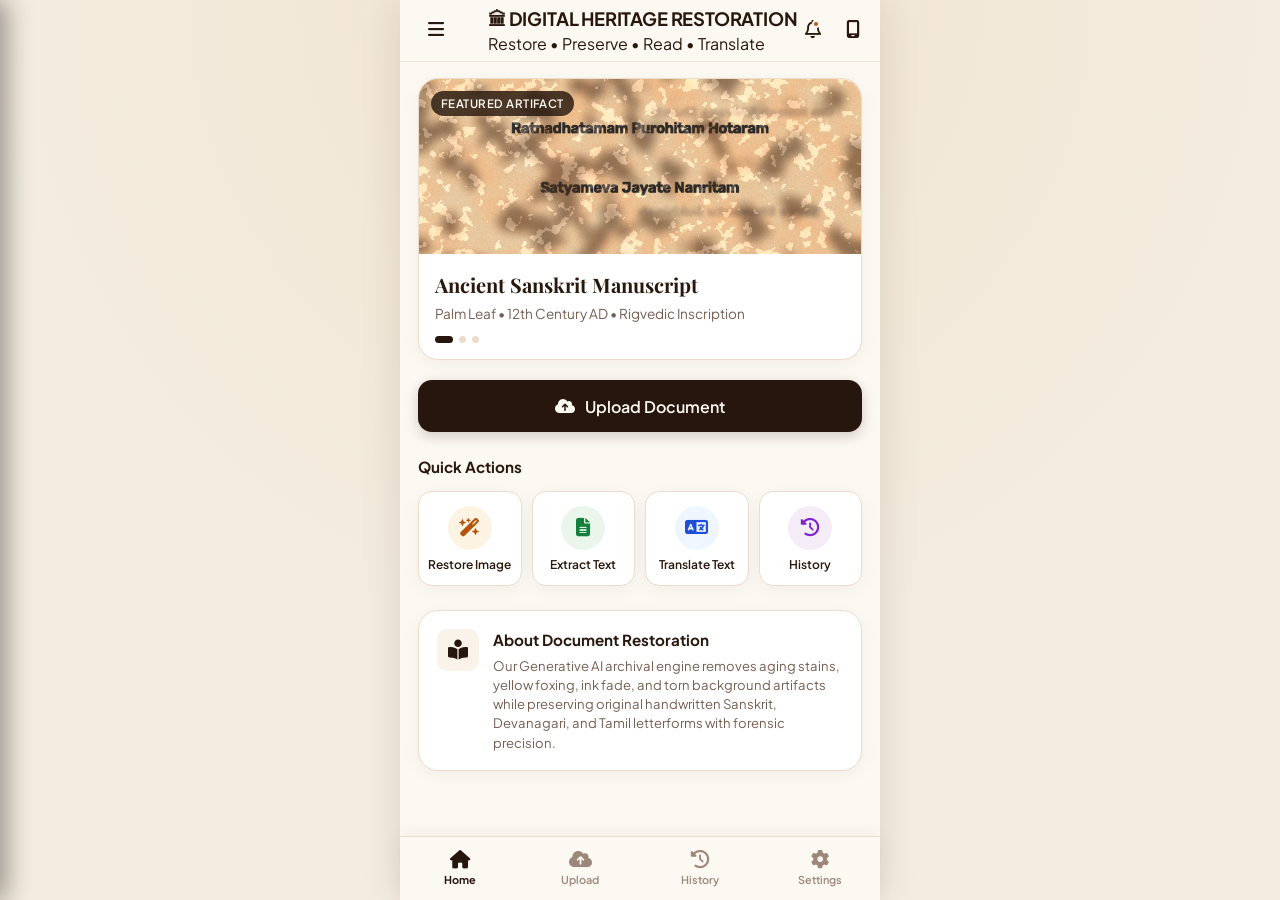
==== commit f4648dfa: "Restore heritage OCR, multi-language translation, and zero-seam tiled neural restoration for web and" ====
--- a/templates/index.html
+++ b/templates/index.html
@@ -700,26 +700,34 @@
             <div class="sample-cards-grid" id="sample-cards-grid">
                 <!-- Sanskrit Manuscript -->
                 <div class="sample-select-card" onclick="selectSampleDocument('sanskrit')">
-                    <img src="/static/images/warm/hero_manuscript.png" alt="Ancient Sanskrit Manuscript">
+                    <img src="/static/images/warm/hero_manuscript.png" alt="Rigvedic Samhita Folio">
                     <div class="sample-select-meta">
-                        <h4>Ancient Sanskrit Manuscript</h4>
-                        <p>12th Century AD • Palm Leaf</p>
+                        <h4>Rigvedic Samhita Folio</h4>
+                        <p>16th Century CE • Kashmir / Benares</p>
                     </div>
                 </div>
                 <!-- Palm Leaf Inscription -->
                 <div class="sample-select-card" onclick="selectSampleDocument('palmleaf')">
-                    <img src="/static/images/warm/thumb_1.png" alt="Palm Leaf Scripture">
+                    <img src="/static/images/warm/thumb_1.png" alt="Tanjore Grantha Palm-Leaf">
                     <div class="sample-select-meta">
-                        <h4>Palm Leaf Scriptural Folio</h4>
-                        <p>14th Century CE • Southern Indic</p>
+                        <h4>Tanjore Grantha Palm-Leaf</h4>
+                        <p>11th Century CE • Chola Epigraphy</p>
                     </div>
                 </div>
                 <!-- Stone Inscription -->
                 <div class="sample-select-card" onclick="selectSampleDocument('stone')">
-                    <img src="/static/images/warm/thumb_2.png" alt="Stone Inscription">
+                    <img src="/static/images/warm/thumb_2.png" alt="Ashokan Rock Edict">
                     <div class="sample-select-meta">
-                        <h4>Grantha Stone Inscription</h4>
-                        <p>Chola Dynasty • 11th Century</p>
+                        <h4>Ashokan Rock Edict</h4>
+                        <p>3rd Century BCE • Maurya Epigraph</p>
+                    </div>
+                </div>
+                <!-- Copper Plate Grant -->
+                <div class="sample-select-card" onclick="selectSampleDocument('copper')">
+                    <img src="/static/images/warm/thumb_0.png" alt="Royal Copper Plate Grant">
+                    <div class="sample-select-meta">
+                        <h4>Royal Copper Plate Grant</h4>
+                        <p>12th Century CE • Chalukya Shasana</p>
                     </div>
                 </div>
             </div>
